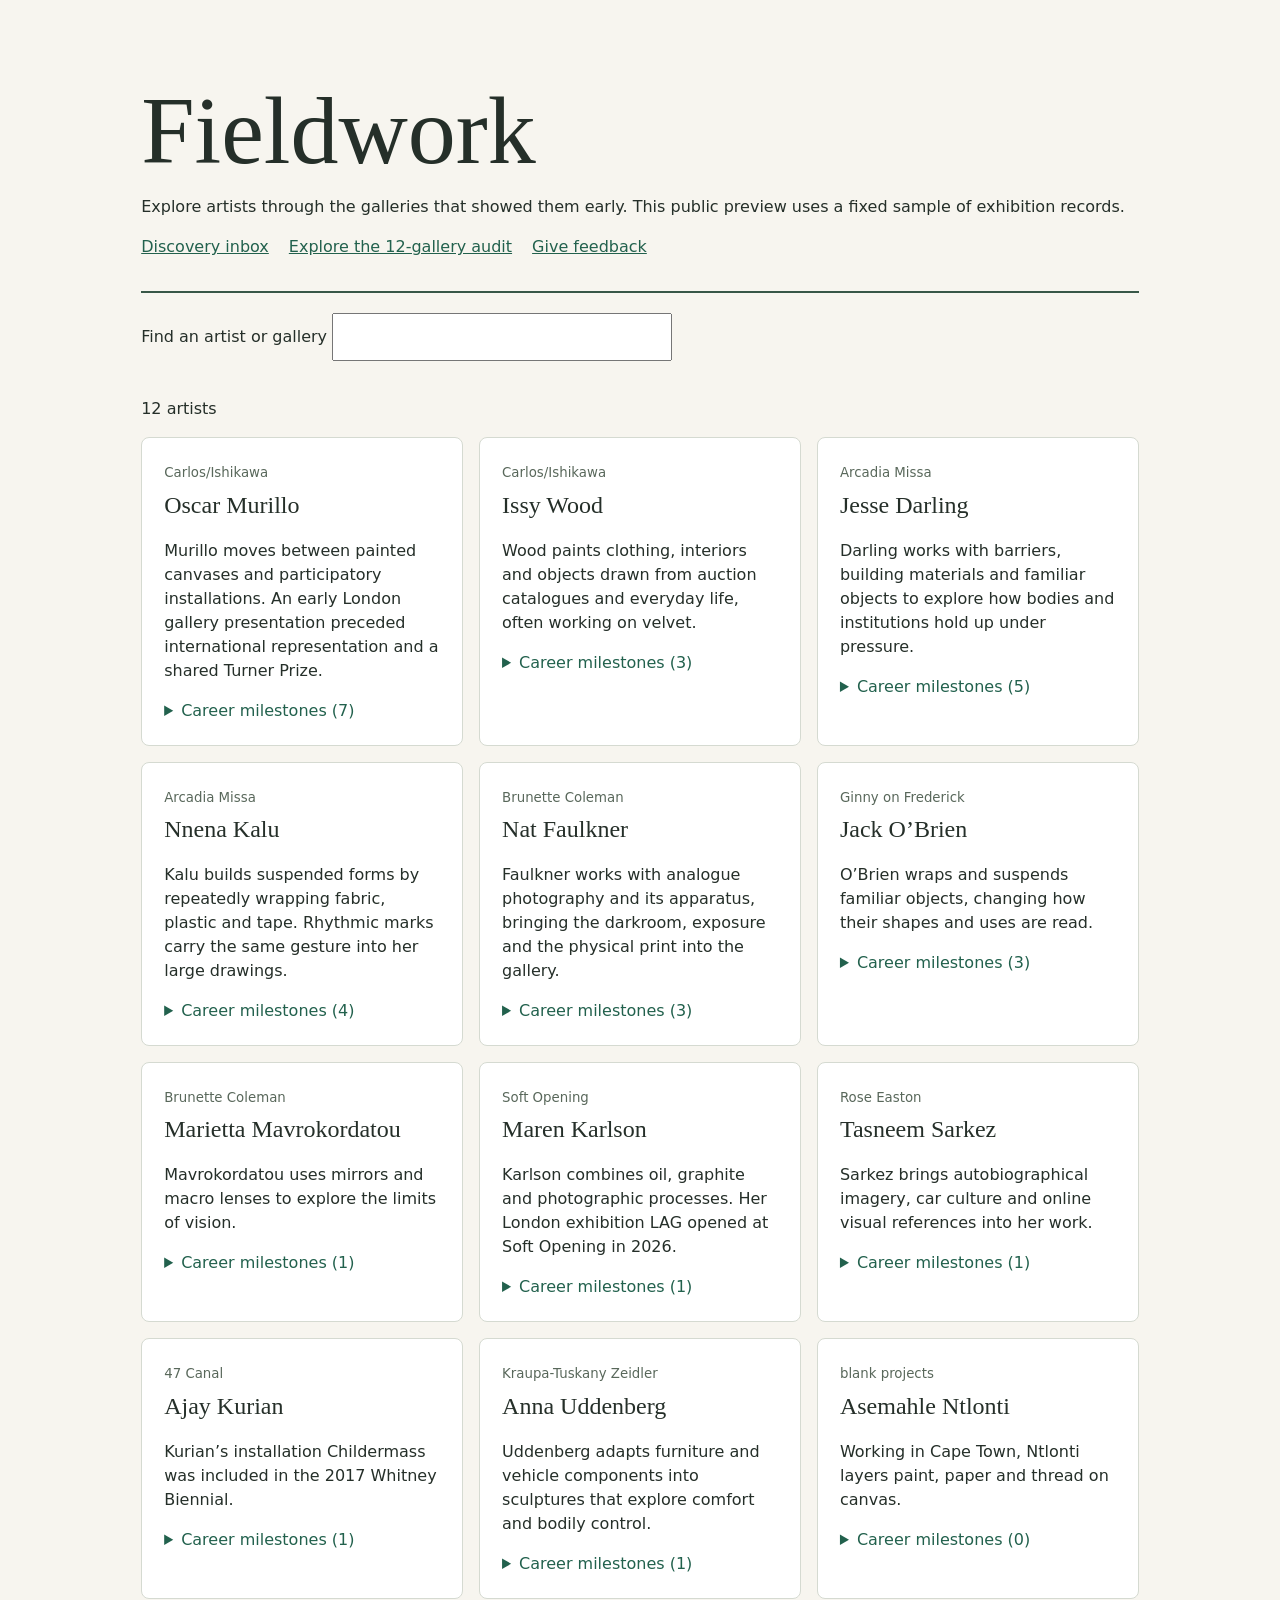
==== artists.html @ f4a906ac "Add artwork discovery inbox with browser-local follow and archive" ====
<!doctype html><html lang="en"><meta charset="utf-8"><meta name="viewport" content="width=device-width,initial-scale=1"><title>Fieldwork · Artist discovery preview</title><style>*{box-sizing:border-box}body{margin:0;background:#f7f5ef;color:#252f29;font:16px/1.5 system-ui}main{max-width:1100px;margin:auto;padding:4vw}header{padding:32px 0;border-bottom:2px solid #385747}h1,h2{font-family:Georgia,serif;font-weight:500}h1{font-size:clamp(3rem,8vw,6rem);margin:0;line-height:1}h2{margin:.1em 0}nav{display:flex;flex-wrap:wrap;gap:20px}a,summary{color:#22614d}summary{cursor:pointer}section{display:grid;grid-template-columns:repeat(auto-fit,minmax(min(100%,290px),1fr));gap:16px}article{background:white;padding:22px;border:1px solid #d5dad1;border-radius:8px}small{color:#59685b}input{padding:10px;width:min(100%,340px);font:inherit;margin:20px 0}li{margin-bottom:8px}ul{padding-left:20px}</style><main><header><h1>Fieldwork</h1><p>Explore artists through the galleries that showed them early. This public preview uses a fixed sample of exhibition records.</p><nav><a href="./">Discovery inbox</a><a href="gallery-programmes-2018-2020.html">Explore the 12-gallery audit</a><a href="https://github.com/mtjdotcom/fieldwork-demo/issues/new">Give feedback</a></nav></header><label>Find an artist or gallery <input type="search" id="query"></label><p id="count" aria-live="polite"></p><section><article><small>Carlos/Ishikawa</small><h2>Oscar Murillo</h2><p>Murillo moves between painted canvases and participatory installations. An early London gallery presentation preceded international representation and a shared Turner Prize.</p><details><summary>Career milestones (7)</summary><ul><li>2011 · <a href="https://www.carlosishikawa.com/artists/oscarmurillo/">An early show at Carlos/Ishikawa</a></li><li>2013-09 · <a href="https://www.davidzwirner.com/exhibitions/2014/mercantile-novel/press-release">Joins David Zwirner</a></li><li>2013-09-20 · <a href="https://www.southlondongallery.org/exhibitions/oscar-murillo/">Solo exhibition at South London Gallery</a></li><li>2014-04-24 · <a href="https://www.davidzwirner.com/exhibitions/2014/mercantile-novel/press-release">A Mercantile Novel</a></li><li>2019 · <a href="https://www.davidzwirner.com/artists/oscar-murillo">Shares the Turner Prize</a></li><li>2024-07-20 · <a href="https://www.davidzwirner.com/artists/oscar-murillo">The flooded garden at Tate Modern</a></li><li>2026-10-19 · <a href="https://www.davidzwirner.com/exhibitions/2026/oscar-murillo-unfinished-thinking-paintings-and-social-maps">Unfinished thinking opens in Paris</a></li></ul></details></article><article><small>Carlos/Ishikawa</small><h2>Issy Wood</h2><p>Wood paints clothing, interiors and objects drawn from auction catalogues and everyday life, often working on velvet.</p><details><summary>Career milestones (3)</summary><ul><li>2017-11-16 · <a href="https://www.carlosishikawa.com/artists/issywood/">When You I Feel</a></li><li>2019-06-29 · <a href="https://goldsmithscca.art/exhibition/issy-wood/">All The Rage at Goldsmiths CCA</a></li><li>2023-10-18 · <a href="https://www.lafayetteanticipations.com/en/exposition/issy-wood">Study For No at Lafayette Anticipations</a></li></ul></details></article><article><small>Arcadia Missa</small><h2>Jesse Darling</h2><p>Darling works with barriers, building materials and familiar objects to explore how bodies and institutions hold up under pressure.</p><details><summary>Career milestones (5)</summary><ul><li>2012 · <a href="https://arcadiamissa.com/jesse-darling/">Stockholm Syndrome and Other System Failures</a></li><li>2016 · <a href="https://arcadiamissa.com/jesse-darling/">The Great Near</a></li><li>2018 · <a href="https://arcadiamissa.com/jesse-darling/">The Ballad of Saint Jerome at Tate Britain</a></li><li>2023-12-05 · <a href="https://www.tate.org.uk/press/press-releases/turner-prize-2023-winner">Wins the Turner Prize</a></li><li>2024-09-07 · <a href="https://arcadiamissa.com/jesse-darling-on-our-knees/">On Our Knees</a></li></ul></details></article><article><small>Arcadia Missa</small><h2>Nnena Kalu</h2><p>Kalu builds suspended forms by repeatedly wrapping fabric, plastic and tape. Rhythmic marks carry the same gesture into her large drawings.</p><details><summary>Career milestones (4)</summary><ul><li>2024-04-25 · <a href="https://actionspace.org/exhibition/nnena-kalu-nnena-kalu-at-arcadia-missa/">First London commercial solo show</a></li><li>2024-09-08 · <a href="https://www.tate.org.uk/press/press-releases/nnena-kalu-wins-turner-prize-2025">Hanging sculptures at Manifesta 15</a></li><li>2025-05-08 · <a href="https://actionspace.org/news/nnena-kalu-is-represented-by-arcadia-missa-gallery/">Arcadia Missa announces representation</a></li><li>2025-12-09 · <a href="https://www.tate.org.uk/press/press-releases/nnena-kalu-wins-turner-prize-2025">Wins the Turner Prize</a></li></ul></details></article><article><small>Brunette Coleman</small><h2>Nat Faulkner</h2><p>Faulkner works with analogue photography and its apparatus, bringing the darkroom, exposure and the physical print into the gallery.</p><details><summary>Career milestones (3)</summary><ul><li>2024-07-13 · <a href="https://www.brunettecoleman.com/exhibitions/past">Albedo at Brunette Coleman</a></li><li>2024-10-09 · <a href="https://www.frieze.com/article/nat-faulkner-camden-art-centre-emerging-artist-prize-frieze-london-2024">Camden Art Centre Emerging Artist Prize</a></li><li>2026-01-16 · <a href="https://camdenartcentre.org/whats-on/nat-faulkner">Strong water at Camden Art Centre</a></li></ul></details></article><article><small>Ginny on Frederick</small><h2>Jack O’Brien</h2><p>O’Brien wraps and suspends familiar objects, changing how their shapes and uses are read.</p><details><summary>Career milestones (3)</summary><ul><li>2021 · <a href="https://camdenartcentre.org/whats-on/jack-obrien">Waiting For The Sun To Kill Me</a></li><li>2023-10-11 · <a href="https://www.frieze.com/article/jack-obrien-wins-2023-camden-art-centre-emerging-artist-prize-frieze-london">Camden Art Centre Emerging Artist Prize</a></li><li>2024-10-04 · <a href="https://camdenartcentre.org/whats-on/jack-obrien">The Reward at Camden Art Centre</a></li></ul></details></article><article><small>Brunette Coleman</small><h2>Marietta Mavrokordatou</h2><p>Mavrokordatou uses mirrors and macro lenses to explore the limits of vision.</p><details><summary>Career milestones (1)</summary><ul><li>2026-09-25 · <a href="https://www.brunettecoleman.com/artists/marietta-mavrokordatou">Trip at Brunette Coleman</a></li></ul></details></article><article><small>Soft Opening</small><h2>Maren Karlson</h2><p>Karlson combines oil, graphite and photographic processes. Her London exhibition LAG opened at Soft Opening in 2026.</p><details><summary>Career milestones (1)</summary><ul><li>2026-09-11 · <a href="https://softopening.london/exhibitions">LAG at Soft Opening</a></li></ul></details></article><article><small>Rose Easton</small><h2>Tasneem Sarkez</h2><p>Sarkez brings autobiographical imagery, car culture and online visual references into her work.</p><details><summary>Career milestones (1)</summary><ul><li>2025 · <a href="https://www.roseeaston.com/artists/tasneem-sarkez">White-Knuckle in London</a></li></ul></details></article><article><small>47 Canal</small><h2>Ajay Kurian</h2><p>Kurian’s installation Childermass was included in the 2017 Whitney Biennial.</p><details><summary>Career milestones (1)</summary><ul><li>2017-03-17 · <a href="https://whitney.org/exhibitions/2017-biennial">Childermass at the Whitney Biennial</a></li></ul></details></article><article><small>Kraupa-Tuskany Zeidler</small><h2>Anna Uddenberg</h2><p>Uddenberg adapts furniture and vehicle components into sculptures that explore comfort and bodily control.</p><details><summary>Career milestones (1)</summary><ul><li>2021-04-30 · <a href="https://www.k-t-z.com/artists/39-anna-uddenberg/">BIG BABY in Berlin</a></li></ul></details></article><article><small>blank projects</small><h2>Asemahle Ntlonti</h2><p>Working in Cape Town, Ntlonti layers paint, paper and thread on canvas.</p><details><summary>Career milestones (0)</summary><ul></ul></details></article></section></main><script>const query=document.querySelector('#query');function filter(){let n=0;for(const card of document.querySelectorAll('article')){card.hidden=![...card.querySelectorAll('small,h2')].some(x=>x.textContent.toLowerCase().includes(query.value.trim().toLowerCase()));if(!card.hidden)n++}document.querySelector('#count').textContent=n+' artists'}query.oninput=filter;filter()</script></html>
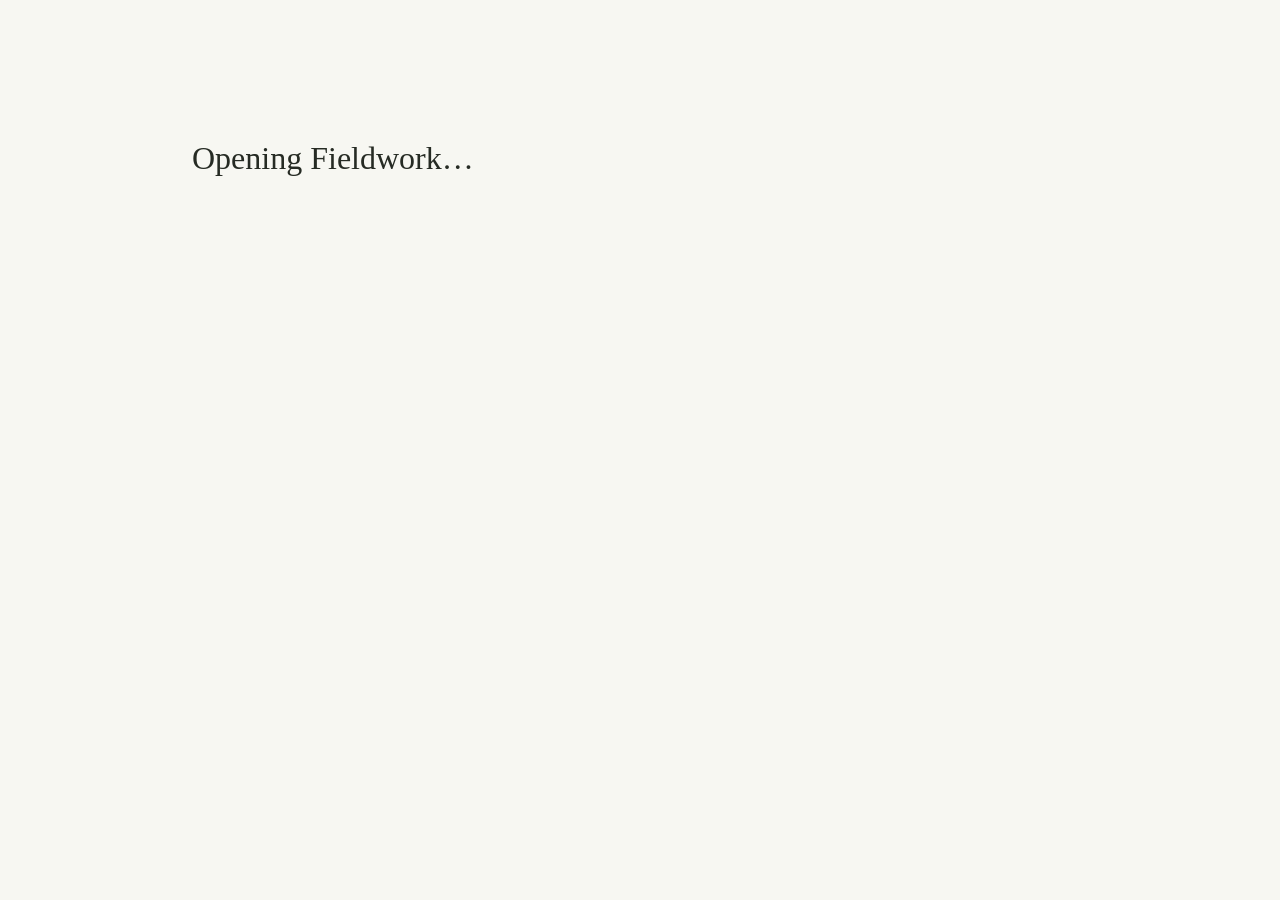
==== commit 36dae515: "Publish the full Fieldwork interface with a browser-local sample workspace" ====
--- a/artists.html
+++ b/artists.html
@@ -1 +1,4 @@
-<!doctype html><html lang="en"><meta charset="utf-8"><meta name="viewport" content="width=device-width,initial-scale=1"><title>Fieldwork · Artist discovery preview</title><style>*{box-sizing:border-box}body{margin:0;background:#f7f5ef;color:#252f29;font:16px/1.5 system-ui}main{max-width:1100px;margin:auto;padding:4vw}header{padding:32px 0;border-bottom:2px solid #385747}h1,h2{font-family:Georgia,serif;font-weight:500}h1{font-size:clamp(3rem,8vw,6rem);margin:0;line-height:1}h2{margin:.1em 0}nav{display:flex;flex-wrap:wrap;gap:20px}a,summary{color:#22614d}summary{cursor:pointer}section{display:grid;grid-template-columns:repeat(auto-fit,minmax(min(100%,290px),1fr));gap:16px}article{background:white;padding:22px;border:1px solid #d5dad1;border-radius:8px}small{color:#59685b}input{padding:10px;width:min(100%,340px);font:inherit;margin:20px 0}li{margin-bottom:8px}ul{padding-left:20px}</style><main><header><h1>Fieldwork</h1><p>Explore artists through the galleries that showed them early. This public preview uses a fixed sample of exhibition records.</p><nav><a href="./">Discovery inbox</a><a href="gallery-programmes-2018-2020.html">Explore the 12-gallery audit</a><a href="https://github.com/mtjdotcom/fieldwork-demo/issues/new">Give feedback</a></nav></header><label>Find an artist or gallery <input type="search" id="query"></label><p id="count" aria-live="polite"></p><section><article><small>Carlos/Ishikawa</small><h2>Oscar Murillo</h2><p>Murillo moves between painted canvases and participatory installations. An early London gallery presentation preceded international representation and a shared Turner Prize.</p><details><summary>Career milestones (7)</summary><ul><li>2011 · <a href="https://www.carlosishikawa.com/artists/oscarmurillo/">An early show at Carlos/Ishikawa</a></li><li>2013-09 · <a href="https://www.davidzwirner.com/exhibitions/2014/mercantile-novel/press-release">Joins David Zwirner</a></li><li>2013-09-20 · <a href="https://www.southlondongallery.org/exhibitions/oscar-murillo/">Solo exhibition at South London Gallery</a></li><li>2014-04-24 · <a href="https://www.davidzwirner.com/exhibitions/2014/mercantile-novel/press-release">A Mercantile Novel</a></li><li>2019 · <a href="https://www.davidzwirner.com/artists/oscar-murillo">Shares the Turner Prize</a></li><li>2024-07-20 · <a href="https://www.davidzwirner.com/artists/oscar-murillo">The flooded garden at Tate Modern</a></li><li>2026-10-19 · <a href="https://www.davidzwirner.com/exhibitions/2026/oscar-murillo-unfinished-thinking-paintings-and-social-maps">Unfinished thinking opens in Paris</a></li></ul></details></article><article><small>Carlos/Ishikawa</small><h2>Issy Wood</h2><p>Wood paints clothing, interiors and objects drawn from auction catalogues and everyday life, often working on velvet.</p><details><summary>Career milestones (3)</summary><ul><li>2017-11-16 · <a href="https://www.carlosishikawa.com/artists/issywood/">When You I Feel</a></li><li>2019-06-29 · <a href="https://goldsmithscca.art/exhibition/issy-wood/">All The Rage at Goldsmiths CCA</a></li><li>2023-10-18 · <a href="https://www.lafayetteanticipations.com/en/exposition/issy-wood">Study For No at Lafayette Anticipations</a></li></ul></details></article><article><small>Arcadia Missa</small><h2>Jesse Darling</h2><p>Darling works with barriers, building materials and familiar objects to explore how bodies and institutions hold up under pressure.</p><details><summary>Career milestones (5)</summary><ul><li>2012 · <a href="https://arcadiamissa.com/jesse-darling/">Stockholm Syndrome and Other System Failures</a></li><li>2016 · <a href="https://arcadiamissa.com/jesse-darling/">The Great Near</a></li><li>2018 · <a href="https://arcadiamissa.com/jesse-darling/">The Ballad of Saint Jerome at Tate Britain</a></li><li>2023-12-05 · <a href="https://www.tate.org.uk/press/press-releases/turner-prize-2023-winner">Wins the Turner Prize</a></li><li>2024-09-07 · <a href="https://arcadiamissa.com/jesse-darling-on-our-knees/">On Our Knees</a></li></ul></details></article><article><small>Arcadia Missa</small><h2>Nnena Kalu</h2><p>Kalu builds suspended forms by repeatedly wrapping fabric, plastic and tape. Rhythmic marks carry the same gesture into her large drawings.</p><details><summary>Career milestones (4)</summary><ul><li>2024-04-25 · <a href="https://actionspace.org/exhibition/nnena-kalu-nnena-kalu-at-arcadia-missa/">First London commercial solo show</a></li><li>2024-09-08 · <a href="https://www.tate.org.uk/press/press-releases/nnena-kalu-wins-turner-prize-2025">Hanging sculptures at Manifesta 15</a></li><li>2025-05-08 · <a href="https://actionspace.org/news/nnena-kalu-is-represented-by-arcadia-missa-gallery/">Arcadia Missa announces representation</a></li><li>2025-12-09 · <a href="https://www.tate.org.uk/press/press-releases/nnena-kalu-wins-turner-prize-2025">Wins the Turner Prize</a></li></ul></details></article><article><small>Brunette Coleman</small><h2>Nat Faulkner</h2><p>Faulkner works with analogue photography and its apparatus, bringing the darkroom, exposure and the physical print into the gallery.</p><details><summary>Career milestones (3)</summary><ul><li>2024-07-13 · <a href="https://www.brunettecoleman.com/exhibitions/past">Albedo at Brunette Coleman</a></li><li>2024-10-09 · <a href="https://www.frieze.com/article/nat-faulkner-camden-art-centre-emerging-artist-prize-frieze-london-2024">Camden Art Centre Emerging Artist Prize</a></li><li>2026-01-16 · <a href="https://camdenartcentre.org/whats-on/nat-faulkner">Strong water at Camden Art Centre</a></li></ul></details></article><article><small>Ginny on Frederick</small><h2>Jack O’Brien</h2><p>O’Brien wraps and suspends familiar objects, changing how their shapes and uses are read.</p><details><summary>Career milestones (3)</summary><ul><li>2021 · <a href="https://camdenartcentre.org/whats-on/jack-obrien">Waiting For The Sun To Kill Me</a></li><li>2023-10-11 · <a href="https://www.frieze.com/article/jack-obrien-wins-2023-camden-art-centre-emerging-artist-prize-frieze-london">Camden Art Centre Emerging Artist Prize</a></li><li>2024-10-04 · <a href="https://camdenartcentre.org/whats-on/jack-obrien">The Reward at Camden Art Centre</a></li></ul></details></article><article><small>Brunette Coleman</small><h2>Marietta Mavrokordatou</h2><p>Mavrokordatou uses mirrors and macro lenses to explore the limits of vision.</p><details><summary>Career milestones (1)</summary><ul><li>2026-09-25 · <a href="https://www.brunettecoleman.com/artists/marietta-mavrokordatou">Trip at Brunette Coleman</a></li></ul></details></article><article><small>Soft Opening</small><h2>Maren Karlson</h2><p>Karlson combines oil, graphite and photographic processes. Her London exhibition LAG opened at Soft Opening in 2026.</p><details><summary>Career milestones (1)</summary><ul><li>2026-09-11 · <a href="https://softopening.london/exhibitions">LAG at Soft Opening</a></li></ul></details></article><article><small>Rose Easton</small><h2>Tasneem Sarkez</h2><p>Sarkez brings autobiographical imagery, car culture and online visual references into her work.</p><details><summary>Career milestones (1)</summary><ul><li>2025 · <a href="https://www.roseeaston.com/artists/tasneem-sarkez">White-Knuckle in London</a></li></ul></details></article><article><small>47 Canal</small><h2>Ajay Kurian</h2><p>Kurian’s installation Childermass was included in the 2017 Whitney Biennial.</p><details><summary>Career milestones (1)</summary><ul><li>2017-03-17 · <a href="https://whitney.org/exhibitions/2017-biennial">Childermass at the Whitney Biennial</a></li></ul></details></article><article><small>Kraupa-Tuskany Zeidler</small><h2>Anna Uddenberg</h2><p>Uddenberg adapts furniture and vehicle components into sculptures that explore comfort and bodily control.</p><details><summary>Career milestones (1)</summary><ul><li>2021-04-30 · <a href="https://www.k-t-z.com/artists/39-anna-uddenberg/">BIG BABY in Berlin</a></li></ul></details></article><article><small>blank projects</small><h2>Asemahle Ntlonti</h2><p>Working in Cape Town, Ntlonti layers paint, paper and thread on canvas.</p><details><summary>Career milestones (0)</summary><ul></ul></details></article></section></main><script>const query=document.querySelector('#query');function filter(){let n=0;for(const card of document.querySelectorAll('article')){card.hidden=![...card.querySelectorAll('small,h2')].some(x=>x.textContent.toLowerCase().includes(query.value.trim().toLowerCase()));if(!card.hidden)n++}document.querySelector('#count').textContent=n+' artists'}query.oninput=filter;filter()</script></html>+<!doctype html>
+<html lang="en"><head><meta charset="utf-8"><title>Artist watchlist · Fieldwork</title>
+<meta http-equiv="refresh" content="0;url=./#artists"></head>
+<body><a href="./#artists">Open the artist watchlist</a></body></html>
